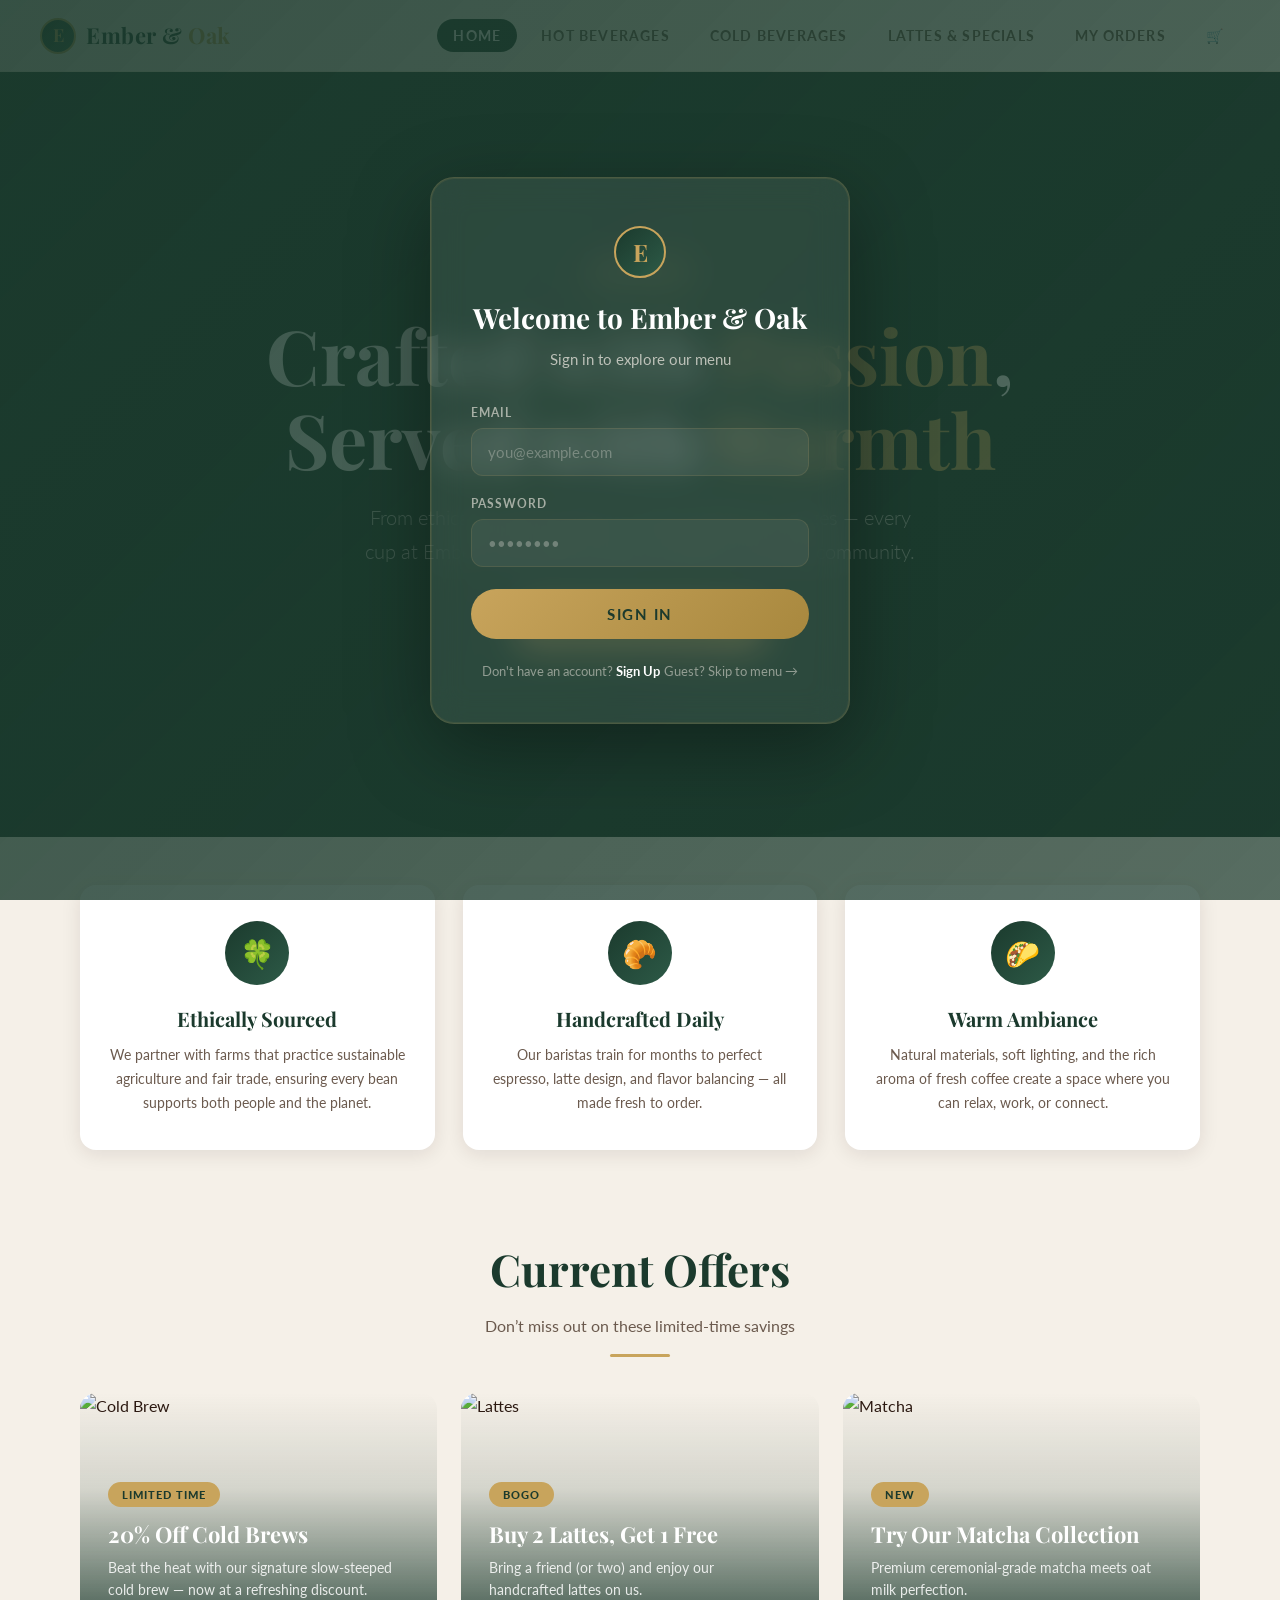
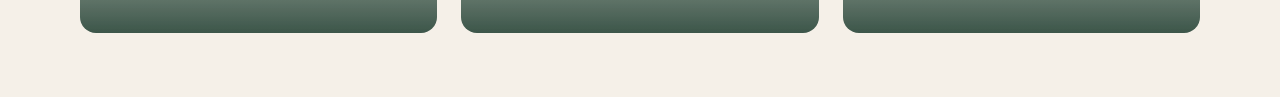
==== index.html @ 5e0b1696 "Initial commit" ====
<!DOCTYPE html>
<html lang="en">
<head>
  <meta charset="UTF-8" />
  <meta name="viewport" content="width=device-width, initial-scale=1.0" />
  <title>Ember & Oak | Premium Coffee</title>
  <link rel="preconnect" href="https://fonts.googleapis.com" />
  <link rel="preconnect" href="https://fonts.gstatic.com" crossorigin />
  <link href="https://fonts.googleapis.com/css2?family=Playfair+Display:wght@400;500;600;700&family=Lato:wght@300;400;700;900&display=swap" rel="stylesheet" />
  <script src="https://cdn.jsdelivr.net/npm/@supabase/supabase-js@2"></script>
  <link rel="stylesheet" href="css/base.css" />
  <link rel="stylesheet" href="css/nav.css" />
  <link rel="stylesheet" href="css/hero.css" />
  <link rel="stylesheet" href="css/sections.css" />
  <link rel="stylesheet" href="css/menu.css" />
  <link rel="stylesheet" href="css/cart.css" />
  <link rel="stylesheet" href="css/login.css" />
</head>
<body>

  <!-- ===== Login Overlay ===== -->
  <div id="loginOverlay" class="login-overlay">
    <div class="login-bg"></div>
    <div class="login-card">
      <div class="login-logo">E</div>
      <h1 class="login-title" id="loginTitle">Welcome to Ember &amp; Oak</h1>
      <p class="login-subtitle" id="loginSubtitle">Sign in to explore our menu</p>
      <div class="login-error" id="loginError"></div>
      <form class="login-form" onsubmit="return false;">
        <div class="login-field">
          <label for="loginEmail">Email</label>
          <input type="email" id="loginEmail" placeholder="you@example.com" autocomplete="email" />
        </div>
        <div class="login-field">
          <label for="loginPassword">Password</label>
          <input type="password" id="loginPassword" placeholder="&bull;&bull;&bull;&bull;&bull;&bull;&bull;&bull;" autocomplete="current-password" />
        </div>
        <button type="submit" class="login-btn" id="loginBtn">Sign In</button>
      </form>
      <a href="#" class="login-toggle" id="loginToggle">Don't have an account? <strong>Sign Up</strong></a>
      <a href="#" class="login-skip" id="loginSkip">Guest? Skip to menu &rarr;</a>
    </div>
  </div>

  <!-- ===== Navigation ===== -->
  <nav id="navbar">
    <div class="nav-logo" data-tab="home">
      <div class="nav-logo-icon">E</div>
      <span class="nav-logo-text">Ember &amp; <span>Oak</span></span>
    </div>
    <button class="nav-hamburger" id="hamburger" aria-label="Menu">&#9776;</button>
    <ul class="nav-links" id="navLinks">
      <li><button data-tab="home" class="active">Home</button></li>
      <li><button data-tab="hot">Hot Beverages</button></li>
      <li><button data-tab="cold">Cold Beverages</button></li>
      <li><button data-tab="lattes">Lattes &amp; Specials</button></li>
      <li><button data-tab="orders">My Orders</button></li>
      <li>
        <button class="nav-cart" data-tab="cart" aria-label="Cart">
          <span>&#128722;</span>
          <span class="cart-badge" id="cartCount">0</span>
        </button>
      </li>
      <li class="nav-user" id="navUser" style="display:none">
        <span class="nav-user-email" id="navUserEmail"></span>
        <button class="nav-signout" id="navSignOut">Sign Out</button>
      </li>
    </ul>
  </nav>

  <!-- ===== Toast ===== -->
  <div class="toast" id="toast"></div>

  <!-- ===== Main Content ===== -->
  <main>
    <div class="tabs-container">

      <!-- ============ HOME ============ -->
      <section id="home" class="tab-content active">
        <div class="hero">
          <div class="hero-bg"></div>
          <div class="hero-overlay"></div>
          <div class="hero-content">
            <div class="hero-badge">Est. 2024</div>
            <h1>Crafted with <em>Passion</em>,<br />Served with <em>Warmth</em></h1>
            <p>From ethically sourced beans to handcrafted beverages &mdash; every cup at Ember &amp; Oak tells a story of quality, care, and community.</p>
            <button class="hero-cta" data-tab="lattes">Explore Our Menu &#8594;</button>
          </div>
        </div>
        <div class="features">
          <div class="feature-card">
            <div class="feature-icon">&#127808;</div>
            <h3>Ethically Sourced</h3>
            <p>We partner with farms that practice sustainable agriculture and fair trade, ensuring every bean supports both people and the planet.</p>
          </div>
          <div class="feature-card">
            <div class="feature-icon">&#129360;</div>
            <h3>Handcrafted Daily</h3>
            <p>Our baristas train for months to perfect espresso, latte design, and flavor balancing &mdash; all made fresh to order.</p>
          </div>
          <div class="feature-card">
            <div class="feature-icon">&#127790;</div>
            <h3>Warm Ambiance</h3>
            <p>Natural materials, soft lighting, and the rich aroma of fresh coffee create a space where you can relax, work, or connect.</p>
          </div>
        </div>
        <div class="section-header">
          <h2>Current Offers</h2>
          <p>Don&rsquo;t miss out on these limited-time savings</p>
          <div class="accent-line"></div>
        </div>
        <div class="promos">
          <div class="promo-card">
            <img src="https://images.unsplash.com/photo-1461023058943-07fcbe16d735?w=600&h=400&fit=crop" alt="Cold Brew" loading="lazy" />
            <div class="promo-overlay"></div>
            <div class="promo-content">
              <span class="promo-tag">Limited Time</span>
              <h3>20% Off Cold Brews</h3>
              <p>Beat the heat with our signature slow-steeped cold brew &mdash; now at a refreshing discount.</p>
            </div>
          </div>
          <div class="promo-card">
            <img src="https://images.unsplash.com/photo-1572442388796-11668a67e53d?w=600&h=400&fit=crop" alt="Lattes" loading="lazy" />
            <div class="promo-overlay"></div>
            <div class="promo-content">
              <span class="promo-tag">BOGO</span>
              <h3>Buy 2 Lattes, Get 1 Free</h3>
              <p>Bring a friend (or two) and enjoy our handcrafted lattes on us.</p>
            </div>
          </div>
          <div class="promo-card">
            <img src="https://images.unsplash.com/photo-1536256263959-770b48d82b0a?w=600&h=400&fit=crop" alt="Matcha" loading="lazy" />
            <div class="promo-overlay"></div>
            <div class="promo-content">
              <span class="promo-tag">New</span>
              <h3>Try Our Matcha Collection</h3>
              <p>Premium ceremonial-grade matcha meets oat milk perfection.</p>
            </div>
          </div>
        </div>
      </section>

      <!-- ============ HOT BEVERAGES ============ -->
      <section id="hot" class="tab-content">
        <div class="section-header">
          <h2>Hot Beverages</h2>
          <p>Warm your hands and your soul with our classic hot drinks</p>
          <div class="accent-line"></div>
        </div>
        <div class="menu-grid" id="hotGrid"></div>
      </section>

      <!-- ============ COLD BEVERAGES ============ -->
      <section id="cold" class="tab-content">
        <div class="section-header">
          <h2>Cold Beverages</h2>
          <p>Chilled, refreshing, and crafted to cool you down</p>
          <div class="accent-line"></div>
        </div>
        <div class="menu-grid" id="coldGrid"></div>
      </section>

      <!-- ============ LATTES & SPECIALS ============ -->
      <section id="lattes" class="tab-content">
        <div class="section-header">
          <h2>Lattes &amp; Specials</h2>
          <p>Our baristas&rsquo; favorite creations, from classic comforts to seasonal delights</p>
          <div class="accent-line"></div>
        </div>
        <div class="menu-grid" id="lattesGrid"></div>
      </section>

      <!-- ============ CART ============ -->
      <section id="cart" class="tab-content">
        <div class="section-header">
          <h2>Your Cart</h2>
          <p>Review and adjust your order before checkout</p>
          <div class="accent-line"></div>
        </div>
        <div class="cart-container" id="cartContainer"></div>
      </section>

      <!-- ============ MY ORDERS ============ -->
      <section id="orders" class="tab-content">
        <div class="section-header">
          <h2>My Orders</h2>
          <p>View your past orders and their status</p>
          <div class="accent-line"></div>
        </div>
        <div class="orders-container" id="ordersContainer"></div>
      </section>

    </div>
  </main>

  <script src="js/supabase.js"></script>
  <script src="js/shop.js"></script>
  <script src="js/app.js"></script>
</body>
</html>
---- css/base.css ----
*, *::before, *::after { margin: 0; padding: 0; box-sizing: border-box; }

:root {
  --green-deep: #1B3A2D;
  --green-mid: #2D5A47;
  --green-light: #3D7A5E;
  --cream: #F5F0E8;
  --cream-dark: #EDE5D8;
  --brown-deep: #3E2415;
  --brown-mid: #6B3F2B;
  --brown-light: #8B6B4A;
  --gold: #C8A45C;
  --gold-dark: #A8883E;
  --gold-light: #E0C88A;
  --text: #2C1810;
  --text-light: #6B5A4E;
  --white: #FFFFFF;
  --shadow: rgba(44, 24, 16, 0.1);
  --shadow-hover: rgba(44, 24, 16, 0.18);
  --radius: 16px;
  --radius-sm: 10px;
  --font-serif: 'Playfair Display', Georgia, serif;
  --font-sans: 'Lato', 'Segoe UI', sans-serif;
  --nav-height: 72px;
  --transition: 0.4s cubic-bezier(0.25, 0.46, 0.45, 0.94);
}

html { scroll-behavior: smooth; }

body {
  font-family: var(--font-sans);
  background: var(--cream);
  color: var(--text);
  line-height: 1.6;
  -webkit-font-smoothing: antialiased;
}

main {
  margin-top: var(--nav-height);
  min-height: calc(100vh - var(--nav-height));
}

.tabs-container { position: relative; }

.tab-content {
  display: none;
  animation: none;
}

.tab-content.active {
  display: block;
  animation: tabEnter 0.5s ease forwards;
}

@keyframes tabEnter {
  from { opacity: 0; transform: translateY(16px); }
  to   { opacity: 1; transform: translateY(0); }
}

.toast {
  position: fixed;
  bottom: 32px;
  right: 32px;
  background: var(--green-deep);
  color: var(--white);
  padding: 14px 24px;
  border-radius: var(--radius-sm);
  font-size: 14px;
  font-weight: 700;
  box-shadow: 0 8px 32px rgba(27, 58, 45, 0.3);
  transform: translateY(100px);
  opacity: 0;
  transition: all 0.5s cubic-bezier(0.34, 1.56, 0.64, 1);
  z-index: 9999;
  display: flex;
  align-items: center;
  gap: 10px;
  pointer-events: none;
}

.toast.show {
  transform: translateY(0);
  opacity: 1;
}

@media (max-width: 768px) {
  nav { padding: 0 20px; }

  .nav-links {
    position: fixed;
    top: var(--nav-height);
    left: 0; right: 0;
    background: rgba(245, 240, 232, 0.98);
    backdrop-filter: blur(20px);
    flex-direction: column;
    padding: 20px;
    gap: 4px;
    border-bottom: 1px solid rgba(200, 164, 92, 0.15);
    transform: translateY(-110%);
    opacity: 0;
    transition: all 0.4s ease;
    pointer-events: none;
  }

  .nav-links.open {
    transform: translateY(0);
    opacity: 1;
    pointer-events: auto;
  }

  .nav-links li button {
    width: 100%;
    text-align: center;
    padding: 12px;
  }

  .nav-hamburger { display: block; }

  .hero { height: 70vh; min-height: 440px; }

  .features { padding: 32px 20px 12px; gap: 20px; }
  .promos { padding: 16px 20px 48px; }
  .menu-grid { padding: 24px 20px 60px; gap: 20px; }
  .cart-container { padding: 24px 16px 60px; }
  .menu-grid { grid-template-columns: 1fr; }

  .toast {
    left: 16px; right: 16px; bottom: 16px;
    text-align: center;
    justify-content: center;
  }
}

@media (max-width: 480px) {
  nav { height: 60px; padding: 0 14px; }
  .nav-logo-text { font-size: 18px; }
  .nav-logo-icon { width: 30px; height: 30px; font-size: 14px; }
  main { margin-top: 60px; }
  .hero { min-height: 380px; }
  .hero h1 { font-size: 32px; }
  .section-header { padding: 40px 16px 8px; }
  .menu-card-img { height: 160px; }
  .menu-card-body { padding: 16px 18px 20px; }
}
---- css/nav.css ----
nav {
  position: fixed;
  top: 0; left: 0; right: 0;
  height: var(--nav-height);
  background: rgba(245, 240, 232, 0.92);
  backdrop-filter: blur(20px);
  -webkit-backdrop-filter: blur(20px);
  border-bottom: 1px solid rgba(200, 164, 92, 0.15);
  z-index: 1000;
  display: flex;
  align-items: center;
  justify-content: space-between;
  padding: 0 40px;
  transition: box-shadow var(--transition);
}

nav.scrolled { box-shadow: 0 4px 30px rgba(44, 24, 16, 0.08); }

.nav-logo {
  display: flex;
  align-items: center;
  gap: 10px;
  text-decoration: none;
  cursor: pointer;
}

.nav-logo-icon {
  width: 36px;
  height: 36px;
  background: linear-gradient(135deg, var(--green-deep), var(--green-mid));
  border-radius: 50%;
  display: flex;
  align-items: center;
  justify-content: center;
  color: var(--gold);
  font-size: 18px;
  font-family: var(--font-serif);
  font-weight: 700;
  border: 2px solid var(--gold);
}

.nav-logo-text {
  font-family: var(--font-serif);
  font-size: 22px;
  font-weight: 700;
  color: var(--green-deep);
  letter-spacing: 0.5px;
}

.nav-logo-text span { color: var(--gold); }

.nav-links {
  display: flex;
  align-items: center;
  gap: 8px;
  list-style: none;
}

.nav-links li button {
  background: none;
  border: none;
  font-family: var(--font-sans);
  font-size: 14px;
  font-weight: 700;
  text-transform: uppercase;
  letter-spacing: 1.2px;
  color: var(--text-light);
  padding: 8px 16px;
  border-radius: 50px;
  cursor: pointer;
  transition: all var(--transition);
  position: relative;
}

.nav-links li button:hover {
  color: var(--green-deep);
  background: rgba(45, 90, 71, 0.06);
}

.nav-links li button.active {
  color: var(--white);
  background: var(--green-deep);
}

.nav-cart {
  position: relative;
  background: none;
  border: none;
  font-size: 22px;
  color: var(--green-deep);
  cursor: pointer;
  padding: 8px 12px;
  border-radius: 50px;
  transition: all var(--transition);
  display: flex;
  align-items: center;
  gap: 6px;
}

.nav-cart:hover { background: rgba(45, 90, 71, 0.06); }

.cart-badge {
  position: absolute;
  top: 2px;
  right: 4px;
  background: var(--gold);
  color: var(--white);
  font-size: 11px;
  font-weight: 900;
  width: 20px;
  height: 20px;
  border-radius: 50%;
  display: flex;
  align-items: center;
  justify-content: center;
  transform: scale(0);
  transition: transform 0.3s cubic-bezier(0.34, 1.56, 0.64, 1);
}

.cart-badge.visible { transform: scale(1); }

.nav-hamburger {
  display: none;
  background: none;
  border: none;
  font-size: 24px;
  color: var(--green-deep);
  cursor: pointer;
  padding: 4px;
}

.nav-user {
  display: flex;
  align-items: center;
  gap: 8px;
  margin-left: 4px;
  padding-left: 12px;
  border-left: 1px solid rgba(200, 164, 92, 0.2);
}

.nav-user-email {
  font-size: 12px;
  font-weight: 700;
  color: var(--green-mid);
  white-space: nowrap;
  max-width: 140px;
  overflow: hidden;
  text-overflow: ellipsis;
}

.nav-signout {
  background: none !important;
  border: none;
  font-family: var(--font-sans);
  font-size: 11px !important;
  font-weight: 700;
  text-transform: uppercase;
  letter-spacing: 0.8px;
  color: var(--text-light) !important;
  padding: 4px 10px !important;
  border-radius: 50px;
  cursor: pointer;
  transition: all var(--transition);
}

.nav-signout:hover {
  color: #c0392b !important;
  background: rgba(192, 57, 43, 0.06) !important;
}
---- css/hero.css ----
.hero {
  position: relative;
  height: 85vh;
  min-height: 520px;
  display: flex;
  align-items: center;
  justify-content: center;
  text-align: center;
  overflow: hidden;
  background: var(--green-deep);
}

.hero-bg {
  position: absolute;
  inset: 0;
  background: url('https://images.unsplash.com/photo-1501339847302-ac426a4a7cbb?w=1600&q=85') center / cover no-repeat;
  opacity: 0.55;
  transform: scale(1.05);
  animation: heroZoom 20s ease infinite alternate;
}

@keyframes heroZoom {
  from { transform: scale(1.05); }
  to   { transform: scale(1.15); }
}

.hero-overlay {
  position: absolute;
  inset: 0;
  background: linear-gradient(to top, rgba(27, 58, 45, 0.7) 0%, rgba(27, 58, 45, 0.3) 50%, rgba(27, 58, 45, 0.6) 100%);
}

.hero-content {
  position: relative;
  z-index: 2;
  max-width: 800px;
  padding: 0 24px;
  opacity: 0;
  transform: translateY(40px);
  animation: heroContentIn 1s 0.3s ease forwards;
}

@keyframes heroContentIn {
  to { opacity: 1; transform: translateY(0); }
}

.hero-badge {
  display: inline-block;
  background: rgba(200, 164, 92, 0.2);
  border: 1px solid var(--gold);
  color: var(--gold-light);
  font-size: 12px;
  font-weight: 700;
  letter-spacing: 2px;
  text-transform: uppercase;
  padding: 6px 20px;
  border-radius: 50px;
  margin-bottom: 24px;
}

.hero h1 {
  font-family: var(--font-serif);
  font-size: clamp(42px, 7vw, 76px);
  font-weight: 700;
  color: var(--white);
  line-height: 1.1;
  margin-bottom: 20px;
}

.hero h1 em {
  font-style: normal;
  color: var(--gold);
}

.hero p {
  font-size: clamp(16px, 2vw, 20px);
  color: rgba(245, 240, 232, 0.8);
  font-weight: 300;
  max-width: 560px;
  margin: 0 auto 36px;
  line-height: 1.7;
}

.hero-cta {
  display: inline-flex;
  align-items: center;
  gap: 10px;
  background: var(--gold);
  color: var(--green-deep);
  font-family: var(--font-sans);
  font-size: 14px;
  font-weight: 700;
  text-transform: uppercase;
  letter-spacing: 1.5px;
  border: none;
  padding: 16px 36px;
  border-radius: 50px;
  cursor: pointer;
  transition: all var(--transition);
}

.hero-cta:hover {
  background: var(--gold-light);
  transform: translateY(-2px);
  box-shadow: 0 12px 32px rgba(200, 164, 92, 0.3);
}
---- css/sections.css ----
.section-header {
  text-align: center;
  padding: 64px 24px 12px;
}

.section-header h2 {
  font-family: var(--font-serif);
  font-size: clamp(32px, 4vw, 44px);
  color: var(--green-deep);
  margin-bottom: 8px;
}

.section-header p {
  color: var(--text-light);
  font-size: 16px;
  max-width: 500px;
  margin: 0 auto;
}

.section-header .accent-line {
  width: 60px;
  height: 3px;
  background: var(--gold);
  margin: 16px auto 0;
  border-radius: 4px;
}

.features {
  display: grid;
  grid-template-columns: repeat(auto-fit, minmax(260px, 1fr));
  gap: 28px;
  padding: 48px 40px 20px;
  max-width: 1200px;
  margin: 0 auto;
}

.feature-card {
  background: var(--white);
  border-radius: var(--radius);
  padding: 36px 28px;
  text-align: center;
  box-shadow: 0 4px 20px var(--shadow);
  transition: all var(--transition);
  cursor: default;
}

.feature-card:hover {
  transform: translateY(-6px);
  box-shadow: 0 12px 40px var(--shadow-hover);
}

.feature-icon {
  width: 64px;
  height: 64px;
  border-radius: 50%;
  background: linear-gradient(135deg, var(--green-deep), var(--green-mid));
  display: flex;
  align-items: center;
  justify-content: center;
  margin: 0 auto 18px;
  font-size: 28px;
}

.feature-card h3 {
  font-family: var(--font-serif);
  font-size: 20px;
  color: var(--green-deep);
  margin-bottom: 8px;
}

.feature-card p {
  font-size: 14px;
  color: var(--text-light);
  line-height: 1.7;
}

.promos {
  display: grid;
  grid-template-columns: repeat(auto-fit, minmax(300px, 1fr));
  gap: 24px;
  padding: 24px 40px 64px;
  max-width: 1200px;
  margin: 0 auto;
}

.promo-card {
  position: relative;
  border-radius: var(--radius);
  overflow: hidden;
  height: 240px;
  display: flex;
  align-items: flex-end;
  cursor: pointer;
  transition: all var(--transition);
}

.promo-card:hover {
  transform: translateY(-4px);
  box-shadow: 0 16px 48px var(--shadow-hover);
}

.promo-card img {
  position: absolute;
  inset: 0;
  width: 100%;
  height: 100%;
  object-fit: cover;
  transition: transform 0.6s ease;
}

.promo-card:hover img { transform: scale(1.08); }

.promo-overlay {
  position: absolute;
  inset: 0;
  background: linear-gradient(to top, rgba(27, 58, 45, 0.85) 0%, rgba(27, 58, 45, 0.15) 60%, transparent 100%);
}

.promo-content {
  position: relative;
  z-index: 2;
  padding: 32px 28px;
  color: var(--white);
}

.promo-tag {
  display: inline-block;
  background: var(--gold);
  color: var(--green-deep);
  font-size: 11px;
  font-weight: 900;
  text-transform: uppercase;
  letter-spacing: 1px;
  padding: 4px 14px;
  border-radius: 50px;
  margin-bottom: 10px;
}

.promo-content h3 {
  font-family: var(--font-serif);
  font-size: 22px;
  margin-bottom: 4px;
}

.promo-content p {
  font-size: 14px;
  opacity: 0.85;
}

.orders-container {
  max-width: 780px;
  margin: 0 auto;
  padding: 32px 24px 80px;
}

.order-card {
  background: var(--white);
  border-radius: var(--radius);
  padding: 24px 28px;
  margin-bottom: 16px;
  box-shadow: 0 4px 20px var(--shadow);
  transition: all var(--transition);
}

.order-card:hover {
  box-shadow: 0 8px 32px var(--shadow-hover);
}

.order-card-header {
  display: flex;
  justify-content: space-between;
  align-items: center;
  margin-bottom: 16px;
  padding-bottom: 12px;
  border-bottom: 1px solid var(--cream-dark);
}

.order-id {
  font-family: var(--font-serif);
  font-size: 16px;
  font-weight: 700;
  color: var(--green-deep);
  display: block;
}

.order-date {
  font-size: 12px;
  color: var(--text-light);
}

.order-status {
  font-size: 11px;
  font-weight: 900;
  text-transform: uppercase;
  letter-spacing: 0.8px;
  padding: 4px 14px;
  border-radius: 50px;
  background: var(--cream-dark);
  color: var(--text-light);
}

.order-status.pending {
  background: rgba(200, 164, 92, 0.15);
  color: var(--gold-dark);
}

.order-status.completed {
  background: rgba(45, 90, 71, 0.1);
  color: var(--green-mid);
}

.order-card-items {
  display: flex;
  flex-direction: column;
  gap: 8px;
  margin-bottom: 14px;
}

.order-item {
  display: flex;
  justify-content: space-between;
  font-size: 14px;
}

.order-item-name {
  color: var(--text);
}

.order-item-price {
  color: var(--gold-dark);
  font-weight: 700;
}

.order-card-total {
  text-align: right;
  font-size: 18px;
  font-weight: 700;
  color: var(--green-deep);
  padding-top: 12px;
  border-top: 1.5px solid var(--cream-dark);
}
---- css/menu.css ----
.menu-grid {
  display: grid;
  grid-template-columns: repeat(auto-fill, minmax(280px, 1fr));
  gap: 28px;
  padding: 40px 40px 80px;
  max-width: 1280px;
  margin: 0 auto;
}

.menu-card {
  background: var(--white);
  border-radius: var(--radius);
  overflow: hidden;
  box-shadow: 0 4px 20px var(--shadow);
  transition: all var(--transition);
  display: flex;
  flex-direction: column;
}

.menu-card:hover {
  transform: translateY(-6px);
  box-shadow: 0 12px 40px var(--shadow-hover);
}

.menu-card-img {
  width: 100%;
  height: 200px;
  object-fit: cover;
  display: block;
}

.menu-card-body {
  padding: 22px 24px 24px;
  flex: 1;
  display: flex;
  flex-direction: column;
}

.menu-card-header {
  display: flex;
  justify-content: space-between;
  align-items: flex-start;
  margin-bottom: 6px;
  gap: 12px;
}

.menu-card-header h3 {
  font-family: var(--font-serif);
  font-size: 20px;
  color: var(--green-deep);
  line-height: 1.3;
}

.menu-card-header .price {
  font-size: 18px;
  font-weight: 700;
  color: var(--gold-dark);
  white-space: nowrap;
}

.menu-card-desc {
  font-size: 14px;
  color: var(--text-light);
  line-height: 1.6;
  margin-bottom: 18px;
  flex: 1;
}

.menu-card-footer {
  display: flex;
  align-items: center;
  justify-content: space-between;
  gap: 12px;
}

.discount-badge {
  background: linear-gradient(135deg, var(--gold), var(--gold-dark));
  color: var(--white);
  font-size: 10px;
  font-weight: 900;
  text-transform: uppercase;
  letter-spacing: 0.8px;
  padding: 4px 12px;
  border-radius: 50px;
  white-space: nowrap;
}

.add-to-cart {
  display: inline-flex;
  align-items: center;
  gap: 6px;
  background: var(--green-deep);
  color: var(--white);
  font-family: var(--font-sans);
  font-size: 13px;
  font-weight: 700;
  text-transform: uppercase;
  letter-spacing: 0.8px;
  border: none;
  padding: 10px 20px;
  border-radius: 50px;
  cursor: pointer;
  transition: all var(--transition);
  position: relative;
  overflow: hidden;
  margin-left: auto;
}

.add-to-cart:hover { background: var(--green-mid); transform: translateY(-1px); }

.add-to-cart:active { transform: scale(0.96); }

.add-to-cart .ripple {
  position: absolute;
  border-radius: 50%;
  background: rgba(255, 255, 255, 0.3);
  transform: scale(0);
  animation: rippleAnim 0.6s ease-out;
  pointer-events: none;
}

@keyframes rippleAnim {
  to { transform: scale(4); opacity: 0; }
}

.add-to-cart.pulse {
  animation: btnPulse 0.4s ease;
}

@keyframes btnPulse {
  0%   { transform: scale(1); }
  50%  { transform: scale(1.08); }
  100% { transform: scale(1); }
}
---- css/cart.css ----
#cart { min-height: 60vh; }

.cart-container {
  max-width: 780px;
  margin: 0 auto;
  padding: 32px 24px 80px;
}

.cart-empty {
  text-align: center;
  padding: 80px 24px;
}

.cart-empty-icon {
  font-size: 72px;
  margin-bottom: 16px;
  display: block;
  opacity: 0.4;
}

.cart-empty h3 {
  font-family: var(--font-serif);
  font-size: 26px;
  color: var(--green-deep);
  margin-bottom: 8px;
}

.cart-empty p {
  color: var(--text-light);
  margin-bottom: 28px;
}

.cart-empty button {
  background: var(--gold);
  color: var(--green-deep);
  font-family: var(--font-sans);
  font-size: 14px;
  font-weight: 700;
  text-transform: uppercase;
  letter-spacing: 1px;
  border: none;
  padding: 14px 32px;
  border-radius: 50px;
  cursor: pointer;
  transition: all var(--transition);
}

.cart-empty button:hover {
  background: var(--gold-light);
  transform: translateY(-2px);
}

.cart-item {
  display: flex;
  align-items: center;
  gap: 18px;
  background: var(--white);
  border-radius: var(--radius-sm);
  padding: 16px 20px;
  margin-bottom: 12px;
  box-shadow: 0 2px 12px var(--shadow);
  transition: all var(--transition);
}

.cart-item:hover { box-shadow: 0 4px 20px var(--shadow-hover); }

.cart-item-img {
  width: 64px;
  height: 64px;
  border-radius: var(--radius-sm);
  object-fit: cover;
  flex-shrink: 0;
}

.cart-item-info { flex: 1; min-width: 0; }

.cart-item-info h4 {
  font-family: var(--font-serif);
  font-size: 16px;
  color: var(--green-deep);
}

.cart-item-info .cart-item-price {
  font-size: 14px;
  color: var(--gold-dark);
  font-weight: 700;
}

.cart-item-qty {
  display: flex;
  align-items: center;
  gap: 8px;
}

.cart-item-qty button {
  width: 32px;
  height: 32px;
  border-radius: 50%;
  border: 1.5px solid var(--cream-dark);
  background: var(--white);
  font-size: 16px;
  font-weight: 700;
  color: var(--green-deep);
  cursor: pointer;
  display: flex;
  align-items: center;
  justify-content: center;
  transition: all 0.2s;
}

.cart-item-qty button:hover {
  background: var(--green-deep);
  color: var(--white);
  border-color: var(--green-deep);
}

.cart-item-qty span {
  font-weight: 700;
  font-size: 16px;
  min-width: 24px;
  text-align: center;
}

.cart-item-remove {
  background: none;
  border: none;
  font-size: 18px;
  color: var(--text-light);
  cursor: pointer;
  padding: 4px 8px;
  transition: color 0.2s;
  opacity: 0.5;
}

.cart-item-remove:hover { color: #c0392b; opacity: 1; }

.cart-summary {
  margin-top: 28px;
  background: var(--white);
  border-radius: var(--radius);
  padding: 28px 32px;
  box-shadow: 0 4px 20px var(--shadow);
}

.cart-summary-row {
  display: flex;
  justify-content: space-between;
  font-size: 15px;
  padding: 6px 0;
  color: var(--text-light);
}

.cart-summary-row.total {
  font-size: 20px;
  font-weight: 700;
  color: var(--green-deep);
  border-top: 1.5px solid var(--cream-dark);
  padding-top: 14px;
  margin-top: 10px;
}

.cart-checkout {
  width: 100%;
  background: var(--gold);
  color: var(--green-deep);
  font-family: var(--font-sans);
  font-size: 15px;
  font-weight: 700;
  text-transform: uppercase;
  letter-spacing: 1.5px;
  border: none;
  padding: 16px;
  border-radius: 50px;
  cursor: pointer;
  margin-top: 20px;
  transition: all var(--transition);
}

.cart-checkout:hover {
  background: var(--gold-light);
  transform: translateY(-2px);
  box-shadow: 0 8px 24px rgba(200, 164, 92, 0.3);
}
---- css/login.css ----
.login-overlay {
  position: fixed;
  inset: 0;
  z-index: 2000;
  display: flex;
  align-items: center;
  justify-content: center;
  transition: opacity 0.5s ease, transform 0.5s ease;
}

.login-overlay.hidden {
  opacity: 0;
  transform: scale(1.04);
  pointer-events: none;
}

.login-bg {
  position: absolute;
  inset: 0;
  background: url('https://images.unsplash.com/photo-1501339847302-ac426a4a7cbb?w=1600&q=85') center / cover no-repeat;
}

.login-bg::after {
  content: '';
  position: absolute;
  inset: 0;
  background: linear-gradient(135deg, rgba(27, 58, 45, 0.88) 0%, rgba(27, 58, 45, 0.72) 100%);
}

.login-card {
  position: relative;
  width: 420px;
  max-width: 90vw;
  padding: 48px 40px 40px;
  background: rgba(255, 255, 255, 0.08);
  backdrop-filter: blur(16px);
  -webkit-backdrop-filter: blur(16px);
  border: 1px solid rgba(200, 164, 92, 0.2);
  border-radius: 24px;
  box-shadow: 0 24px 80px rgba(0, 0, 0, 0.35), 0 0 0 1px rgba(200, 164, 92, 0.1) inset;
  text-align: center;
  animation: cardIn 0.7s 0.2s ease both;
}

@keyframes cardIn {
  from { opacity: 0; transform: translateY(24px) scale(0.96); }
  to   { opacity: 1; transform: translateY(0) scale(1); }
}

.login-logo {
  width: 52px;
  height: 52px;
  margin: 0 auto 18px;
  background: linear-gradient(135deg, var(--green-deep), var(--green-mid));
  border-radius: 50%;
  display: flex;
  align-items: center;
  justify-content: center;
  color: var(--gold);
  font-family: var(--font-serif);
  font-size: 24px;
  font-weight: 700;
  border: 2px solid var(--gold);
}

.login-title {
  font-family: var(--font-serif);
  font-size: 28px;
  font-weight: 700;
  color: var(--white);
  margin-bottom: 6px;
}

.login-subtitle {
  font-size: 15px;
  color: rgba(245, 240, 232, 0.7);
  margin-bottom: 32px;
}

.login-form {
  display: flex;
  flex-direction: column;
  gap: 18px;
}

.login-field {
  text-align: left;
}

.login-field label {
  display: block;
  font-size: 12px;
  font-weight: 700;
  text-transform: uppercase;
  letter-spacing: 1px;
  color: rgba(245, 240, 232, 0.6);
  margin-bottom: 6px;
}

.login-field input {
  width: 100%;
  padding: 14px 16px;
  background: rgba(255, 255, 255, 0.06);
  border: 1px solid rgba(200, 164, 92, 0.15);
  border-radius: 12px;
  font-family: var(--font-sans);
  font-size: 15px;
  color: var(--white);
  outline: none;
  transition: border-color 0.3s ease, box-shadow 0.3s ease;
}

.login-field input::placeholder {
  color: rgba(245, 240, 232, 0.3);
}

.login-field input:focus {
  border-color: var(--gold);
  box-shadow: 0 0 0 3px rgba(200, 164, 92, 0.15);
}

.login-btn {
  width: 100%;
  padding: 16px;
  background: linear-gradient(135deg, var(--gold), var(--gold-dark));
  color: var(--green-deep);
  font-family: var(--font-sans);
  font-size: 15px;
  font-weight: 700;
  text-transform: uppercase;
  letter-spacing: 1.5px;
  border: none;
  border-radius: 50px;
  cursor: pointer;
  transition: all 0.3s ease;
  margin-top: 4px;
}

.login-btn:hover {
  transform: translateY(-2px);
  box-shadow: 0 12px 32px rgba(200, 164, 92, 0.3);
}

.login-btn:active {
  transform: scale(0.97);
}

.login-skip {
  display: inline-block;
  margin-top: 22px;
  font-size: 13px;
  color: rgba(245, 240, 232, 0.5);
  text-decoration: none;
  transition: color 0.3s ease;
}

.login-skip:hover {
  color: var(--gold-light);
}

.login-toggle {
  display: inline-block;
  margin-top: 18px;
  font-size: 13px;
  color: rgba(245, 240, 232, 0.5);
  text-decoration: none;
  transition: color 0.3s ease;
}

.login-toggle:hover {
  color: var(--gold-light);
}

.login-toggle strong {
  color: var(--white);
  font-weight: 700;
}

.login-error {
  display: none;
  background: rgba(192, 57, 43, 0.15);
  border: 1px solid rgba(192, 57, 43, 0.3);
  color: #e74c3c;
  font-size: 13px;
  padding: 10px 16px;
  border-radius: 10px;
  margin-bottom: 16px;
  text-align: left;
}

.login-btn:disabled {
  opacity: 0.6;
  cursor: not-allowed;
  transform: none !important;
  box-shadow: none !important;
}

@media (max-width: 480px) {
  .login-card {
    padding: 36px 24px 32px;
    border-radius: 18px;
  }

  .login-title {
    font-size: 24px;
  }
}
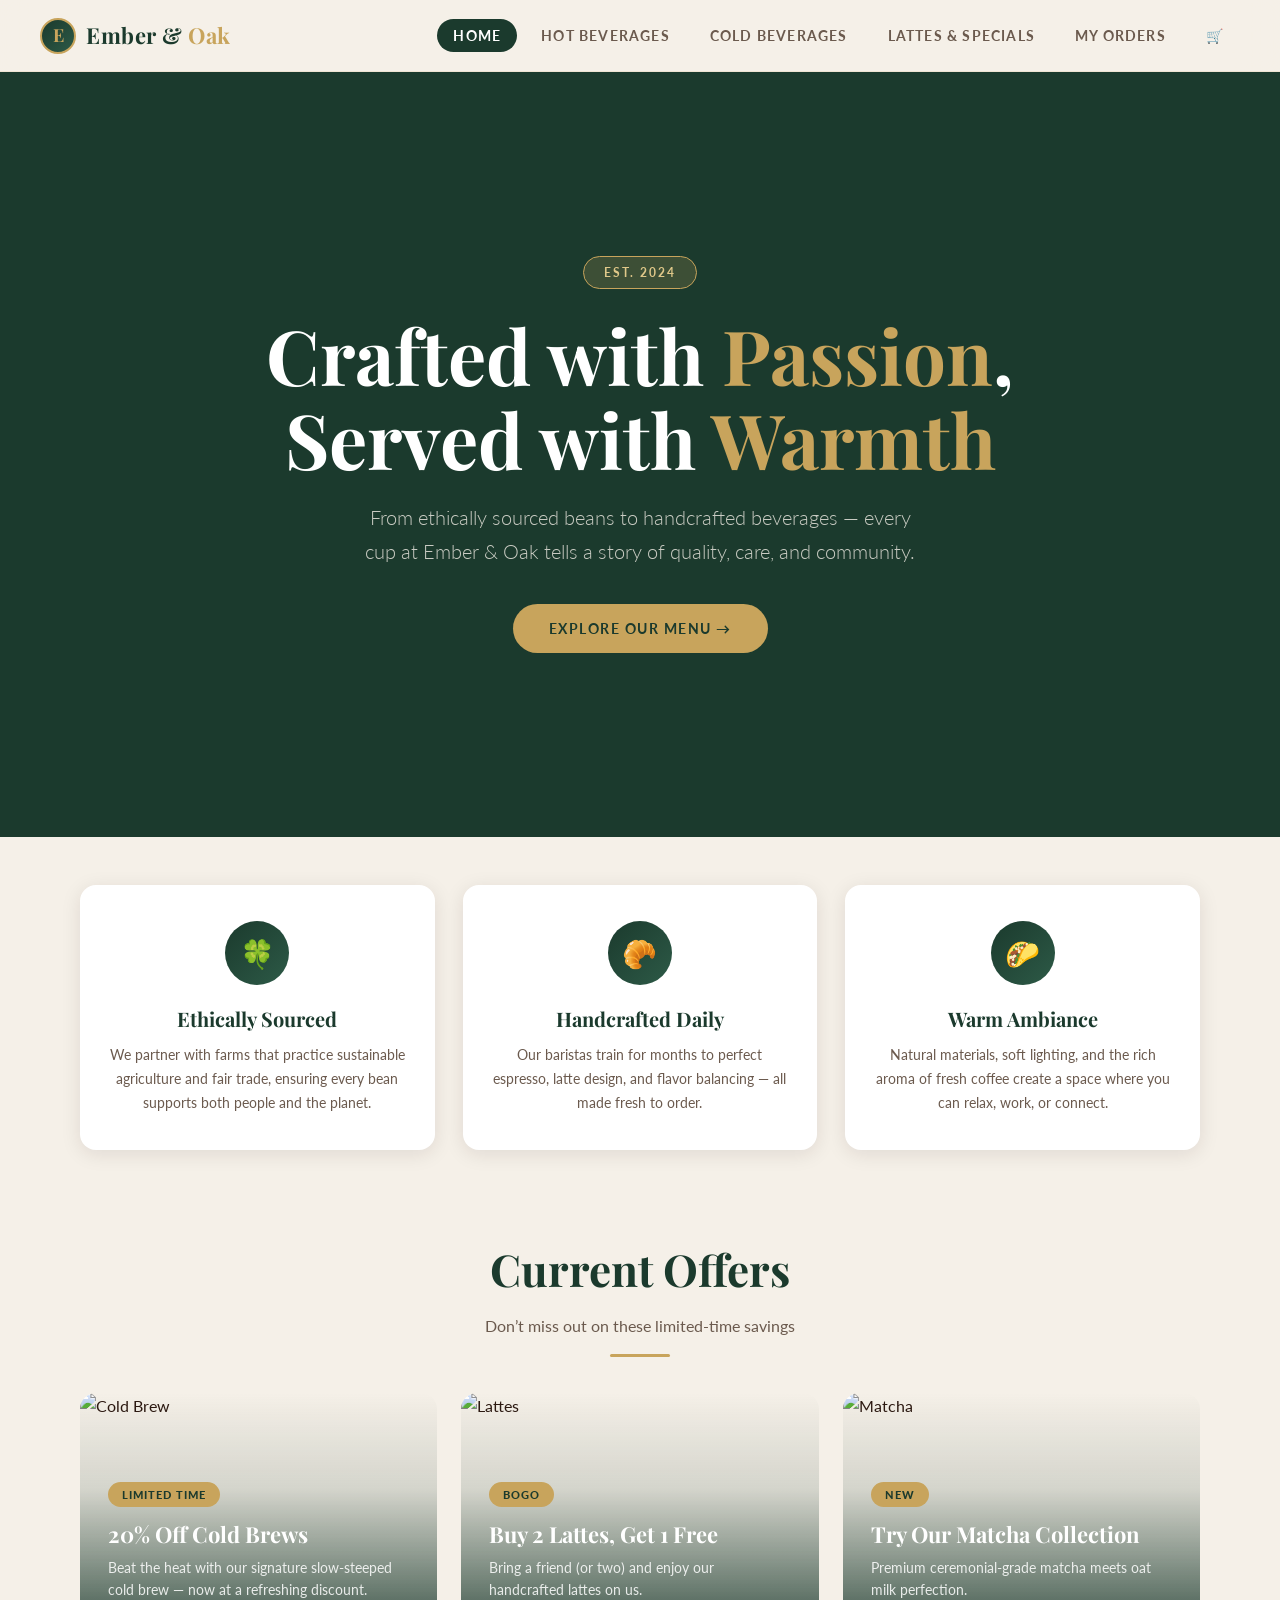
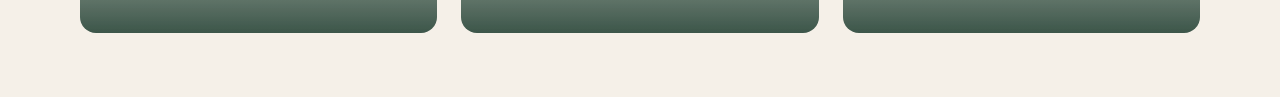
==== commit d0c11c56: "Fix user deletion via SQL RPC + server-side getUser validation + flash fix" ====
--- a/index.html
+++ b/index.html
@@ -19,7 +19,7 @@
 <body>
 
   <!-- ===== Login Overlay ===== -->
-  <div id="loginOverlay" class="login-overlay">
+  <div id="loginOverlay" class="login-overlay loading">
     <div class="login-bg"></div>
     <div class="login-card">
       <div class="login-logo">E</div>
--- a/css/login.css
+++ b/css/login.css
@@ -6,6 +6,11 @@
   align-items: center;
   justify-content: center;
   transition: opacity 0.5s ease, transform 0.5s ease;
+}
+
+.login-overlay.loading {
+  opacity: 0;
+  pointer-events: none;
 }
 
 .login-overlay.hidden {
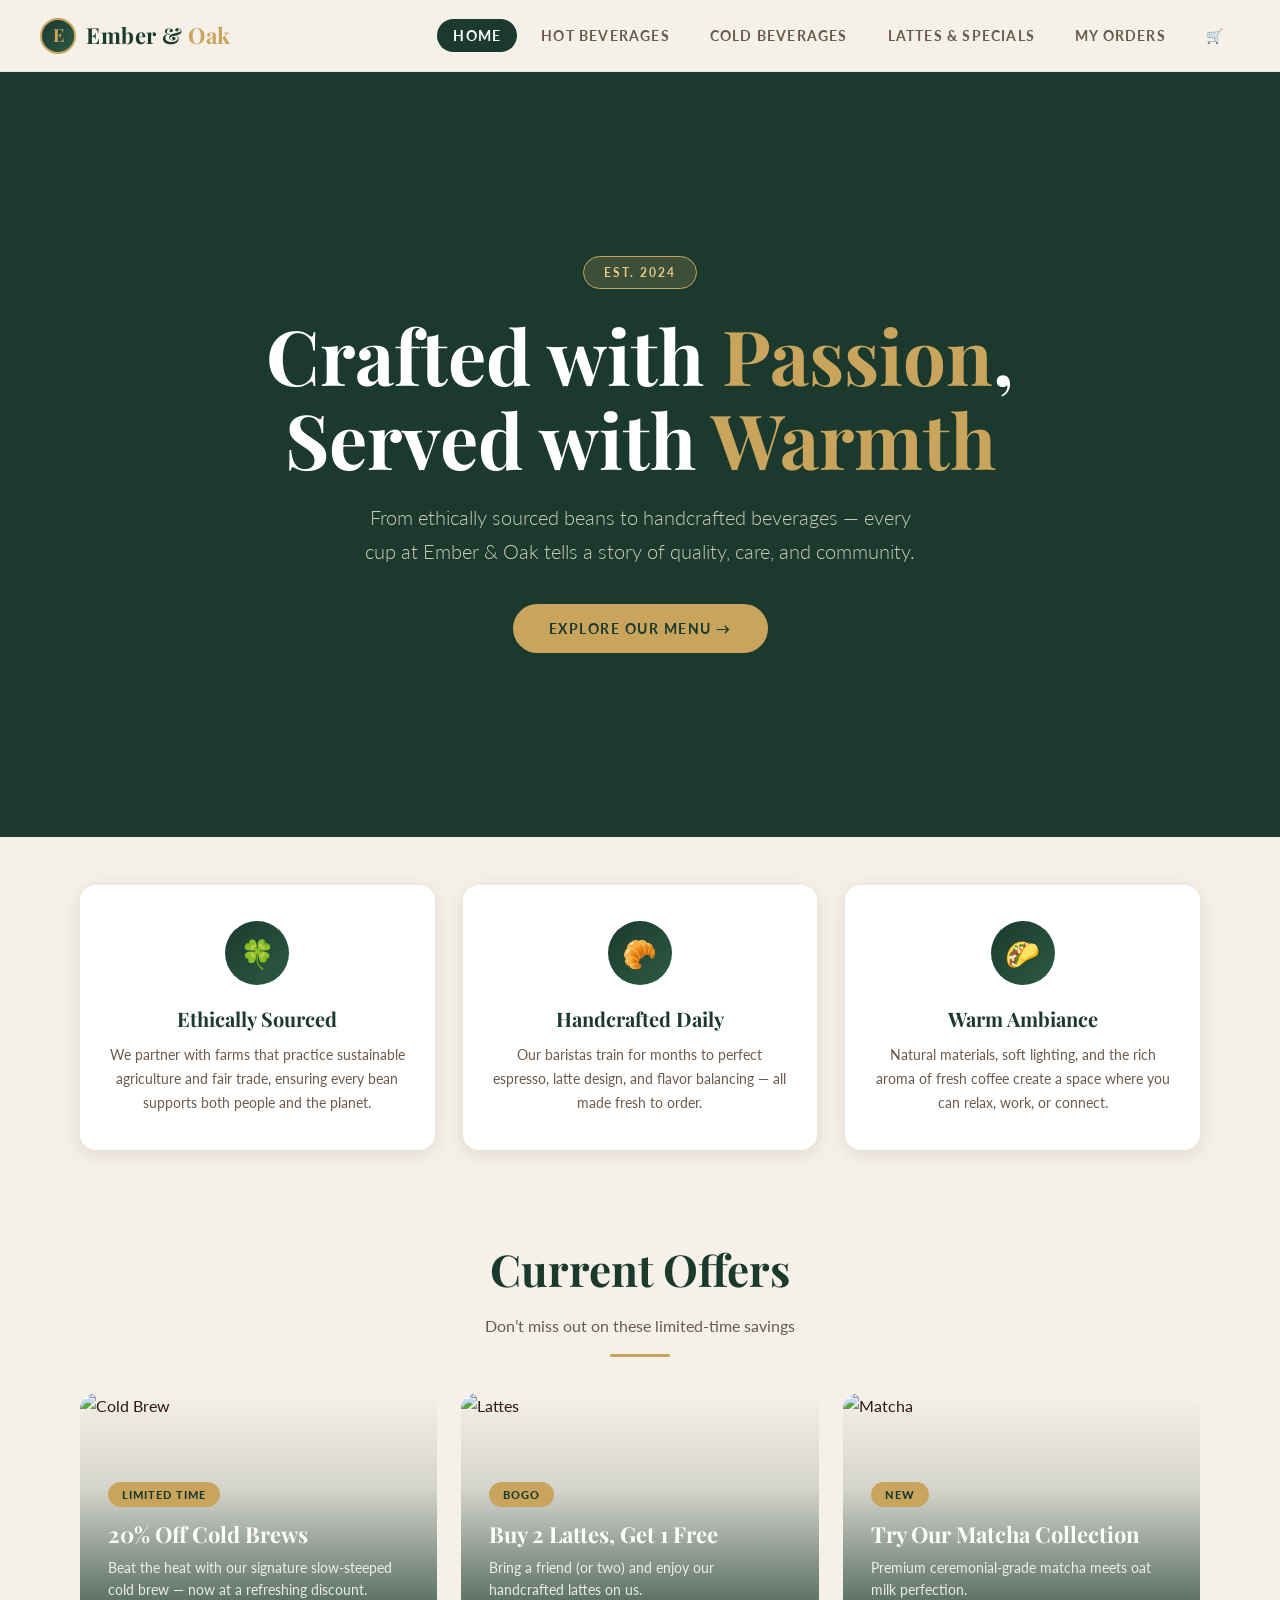
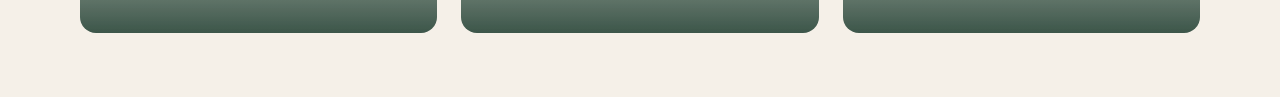
==== commit cbdf6eac: "fix: code review - duplicate listeners, auto-advance race, timer leaks, CSS dupes, image fallbacks, " ====
--- a/index.html
+++ b/index.html
@@ -15,6 +15,7 @@
   <link rel="stylesheet" href="css/menu.css" />
   <link rel="stylesheet" href="css/cart.css" />
   <link rel="stylesheet" href="css/login.css" />
+  <link rel="stylesheet" href="css/status-flow.css" />
 </head>
 <body>
 
@@ -35,10 +36,10 @@
           <label for="loginPassword">Password</label>
           <input type="password" id="loginPassword" placeholder="&bull;&bull;&bull;&bull;&bull;&bull;&bull;&bull;" autocomplete="current-password" />
         </div>
-        <button type="submit" class="login-btn" id="loginBtn">Sign In</button>
+        <button type="button" class="login-btn" id="loginBtn">Sign In</button>
       </form>
-      <a href="#" class="login-toggle" id="loginToggle">Don't have an account? <strong>Sign Up</strong></a>
-      <a href="#" class="login-skip" id="loginSkip">Guest? Skip to menu &rarr;</a>
+      <button type="button" class="login-toggle" id="loginToggle">Don't have an account? <strong>Sign Up</strong></button>
+      <button type="button" class="login-skip" id="loginSkip">Guest? Skip to menu &rarr;</button>
     </div>
   </div>
 
@@ -193,6 +194,15 @@
     </div>
   </main>
 
+  <div id="mobileTabStrip" class="mobile-tab-strip">
+    <button class="mts-tab active" data-tab="home">Home</button>
+    <button class="mts-tab" data-tab="hot">Hot</button>
+    <button class="mts-tab" data-tab="cold">Cold</button>
+    <button class="mts-tab" data-tab="lattes">Lattes</button>
+    <button class="mts-tab" data-tab="orders">Orders</button>
+    <button class="mts-tab" data-tab="cart">Cart<span class="cart-badge-strip" id="cartCountStrip">0</span></button>
+  </div>
+
   <script src="js/supabase.js"></script>
   <script src="js/shop.js"></script>
   <script src="js/app.js"></script>
--- a/css/base.css
+++ b/css/base.css
@@ -142,3 +142,120 @@
   .menu-card-img { height: 160px; }
   .menu-card-body { padding: 16px 18px 20px; }
 }
+
+/* ===== Mobile Tab Strip ===== */
+.mobile-tab-strip {
+  display: none;
+  position: sticky;
+  top: var(--nav-height);
+  z-index: 500;
+  background: rgba(245, 240, 232, 0.97);
+  backdrop-filter: blur(10px);
+  -webkit-backdrop-filter: blur(10px);
+  border-bottom: 1px solid rgba(200, 164, 92, 0.1);
+  overflow-x: auto;
+  overflow-y: hidden;
+  -webkit-overflow-scrolling: touch;
+  scrollbar-width: none;
+  padding: 0 4px;
+  align-items: stretch;
+}
+
+.mobile-tab-strip::-webkit-scrollbar {
+  display: none;
+}
+
+.mts-tab {
+  display: inline-flex;
+  align-items: center;
+  gap: 4px;
+  background: none;
+  border: none;
+  font-family: var(--font-sans);
+  font-size: 13px;
+  font-weight: 700;
+  color: var(--text-light);
+  padding: 10px 14px;
+  cursor: pointer;
+  position: relative;
+  transition: color 0.3s ease;
+  white-space: nowrap;
+  -webkit-tap-highlight-color: transparent;
+  flex-shrink: 0;
+}
+
+.mts-tab::after {
+  content: '';
+  position: absolute;
+  bottom: 0;
+  left: 50%;
+  transform: translateX(-50%);
+  width: 0;
+  height: 3px;
+  background: var(--gold);
+  border-radius: 3px 3px 0 0;
+  transition: width 0.3s ease;
+}
+
+.mts-tab.active {
+  color: var(--green-deep);
+}
+
+.mts-tab.active::after {
+  width: 20px;
+}
+
+.mts-tab:active {
+  opacity: 0.5;
+}
+
+.cart-badge-strip {
+  display: inline-flex;
+  align-items: center;
+  justify-content: center;
+  background: var(--gold);
+  color: var(--white);
+  font-size: 9px;
+  font-weight: 900;
+  width: 16px;
+  height: 16px;
+  border-radius: 50%;
+  opacity: 0;
+  transition: opacity 0.3s ease;
+  vertical-align: middle;
+  margin-left: 3px;
+  flex-shrink: 0;
+}
+
+.cart-badge-strip.visible {
+  opacity: 1;
+}
+
+@media (max-width: 768px) {
+  .mobile-tab-strip {
+    display: flex;
+  }
+
+  .toast {
+    bottom: 16px;
+  }
+
+  #navLinks li:not(.nav-user) {
+    display: none;
+  }
+
+  main {
+    margin-top: calc(var(--nav-height) + 44px);
+  }
+}
+
+@media (max-width: 480px) {
+  .mobile-tab-strip {
+    top: 60px;
+  }
+
+  .mts-tab {
+    font-size: 12px;
+    padding: 8px 12px;
+  }
+}
--- a/css/nav.css
+++ b/css/nav.css
@@ -167,3 +167,33 @@
   color: #c0392b !important;
   background: rgba(192, 57, 43, 0.06) !important;
 }
+
+@media (max-width: 768px) {
+  .nav-user {
+    flex-direction: column;
+    align-items: center;
+    gap: 4px;
+    padding: 12px 0;
+    margin-left: 0;
+    border-left: none;
+    border-top: 1px solid rgba(200, 164, 92, 0.15);
+    width: 100%;
+  }
+  .nav-user-email {
+    max-width: none;
+    font-size: 12px;
+  }
+  .nav-signout {
+    font-size: 12px !important;
+    padding: 8px 20px !important;
+  }
+}
+
+@media (max-width: 480px) {
+  nav { padding: 0 14px; height: 60px; }
+  .nav-logo-text { font-size: 18px; }
+  .nav-logo-icon { width: 30px; height: 30px; font-size: 14px; }
+  .nav-links li button { font-size: 13px; padding: 10px; }
+  .nav-user { flex-direction: column; align-items: center; gap: 4px; padding-left: 0; border-left: none; }
+  .nav-user-email { max-width: none; font-size: 11px; }
+}
--- a/css/hero.css
+++ b/css/hero.css
@@ -104,3 +104,25 @@
   transform: translateY(-2px);
   box-shadow: 0 12px 32px rgba(200, 164, 92, 0.3);
 }
+
+@media (max-width: 768px) {
+  .hero {
+    height: 70vh;
+    min-height: 440px;
+  }
+  .hero h1 { font-size: clamp(32px, 8vw, 52px); }
+  .hero p { font-size: clamp(14px, 2.5vw, 17px); }
+  .hero-cta { padding: 14px 28px; font-size: 13px; }
+}
+
+@media (max-width: 480px) {
+  .hero {
+    height: 60vh;
+    min-height: 380px;
+  }
+  .hero-badge { font-size: 10px; padding: 4px 14px; margin-bottom: 16px; }
+  .hero h1 { font-size: clamp(26px, 9vw, 36px); }
+  .hero p { font-size: 14px; margin-bottom: 28px; }
+  .hero-content { padding: 0 16px; }
+  .hero-cta { padding: 12px 22px; font-size: 12px; }
+}
--- a/css/sections.css
+++ b/css/sections.css
@@ -239,3 +239,30 @@
   padding-top: 12px;
   border-top: 1.5px solid var(--cream-dark);
 }
+
+@media (max-width: 768px) {
+  .features { grid-template-columns: 1fr; padding: 32px 20px 12px; gap: 20px; }
+  .promos { grid-template-columns: 1fr; padding: 16px 20px 48px; }
+  .promo-card { height: 200px; }
+  .feature-card { padding: 28px 20px; }
+  .orders-container { padding: 24px 16px 60px; }
+  .order-card { padding: 20px; }
+  .section-header { padding: 48px 16px 8px; }
+  .section-header h2 { font-size: clamp(26px, 6vw, 34px); }
+}
+
+@media (max-width: 480px) {
+  .features { padding: 24px 14px 8px; gap: 16px; }
+  .promos { padding: 12px 14px 40px; gap: 16px; }
+  .promo-card { height: 180px; }
+  .promo-content { padding: 24px 20px; }
+  .promo-content h3 { font-size: 18px; }
+  .promo-content p { font-size: 12px; }
+  .orders-container { padding: 16px 12px 48px; }
+  .order-card { padding: 16px; }
+  .order-card-header { flex-direction: column; align-items: flex-start; gap: 8px; }
+  .order-card-total { font-size: 16px; }
+  .section-header { padding: 36px 14px 4px; }
+  .section-header h2 { font-size: 24px; }
+  .section-header p { font-size: 14px; }
+}
--- a/css/menu.css
+++ b/css/menu.css
@@ -27,6 +27,23 @@
   height: 200px;
   object-fit: cover;
   display: block;
+}
+
+.menu-card-img-fallback {
+  width: 100%;
+  height: 200px;
+  display: flex;
+  align-items: center;
+  justify-content: center;
+  background: linear-gradient(135deg, var(--green-deep), var(--green-mid));
+  color: var(--gold);
+  font-family: var(--font-serif);
+  font-size: 48px;
+  font-weight: 700;
+}
+
+.menu-card-img-fallback-hidden {
+  display: none;
 }
 
 .menu-card-body {
@@ -132,3 +149,19 @@
   50%  { transform: scale(1.08); }
   100% { transform: scale(1); }
 }
+
+@media (max-width: 768px) {
+  .menu-grid { grid-template-columns: repeat(auto-fill, minmax(240px, 1fr)); gap: 20px; padding: 24px 20px 60px; }
+  .menu-card-header h3 { font-size: 18px; }
+  .menu-card-body { padding: 18px 20px 20px; }
+}
+
+@media (max-width: 480px) {
+  .menu-grid { grid-template-columns: 1fr; padding: 16px 14px 48px; gap: 16px; }
+  .menu-card-img { height: 160px; }
+  .menu-card-body { padding: 14px 16px 18px; }
+  .menu-card-header h3 { font-size: 17px; }
+  .menu-card-desc { font-size: 13px; margin-bottom: 14px; }
+  .add-to-cart { padding: 8px 14px; font-size: 12px; }
+  .menu-card-header .price { font-size: 16px; }
+}
--- a/css/cart.css
+++ b/css/cart.css
@@ -182,6 +182,36 @@
   box-shadow: 0 8px 24px rgba(200, 164, 92, 0.3);
 }
 
-
-
-
+.cart-checkout:disabled {
+  opacity: 0.6;
+  cursor: not-allowed;
+  transform: none !important;
+  box-shadow: none !important;
+}
+
+@media (max-width: 768px) {
+  .cart-container { padding: 24px 16px 60px; }
+  .cart-item { gap: 12px; padding: 12px 16px; }
+  .cart-item-img { width: 52px; height: 52px; }
+  .cart-summary { padding: 20px; }
+  .cart-empty { padding: 60px 16px; }
+  .cart-empty-icon { font-size: 56px; }
+  .cart-empty h3 { font-size: 22px; }
+}
+
+@media (max-width: 480px) {
+  .cart-container { padding: 16px 12px 48px; }
+  .cart-item { flex-wrap: wrap; gap: 10px; padding: 12px; }
+  .cart-item-img { width: 44px; height: 44px; }
+  .cart-item-info h4 { font-size: 14px; }
+  .cart-item-qty button { width: 28px; height: 28px; font-size: 14px; }
+  .cart-summary { padding: 16px; }
+  .cart-summary-row { font-size: 13px; }
+  .cart-summary-row.total { font-size: 17px; }
+  .cart-checkout { font-size: 13px; padding: 14px; }
+  .cart-empty { padding: 48px 12px; }
+  .cart-empty-icon { font-size: 48px; }
+  .cart-empty h3 { font-size: 20px; }
+  .cart-empty p { font-size: 13px; }
+  .cart-empty button { padding: 12px 24px; font-size: 12px; }
+}
--- a/css/login.css
+++ b/css/login.css
@@ -155,7 +155,10 @@
   margin-top: 22px;
   font-size: 13px;
   color: rgba(245, 240, 232, 0.5);
-  text-decoration: none;
+  background: none;
+  border: none;
+  cursor: pointer;
+  font-family: var(--font-sans);
   transition: color 0.3s ease;
 }
 
@@ -168,7 +171,10 @@
   margin-top: 18px;
   font-size: 13px;
   color: rgba(245, 240, 232, 0.5);
-  text-decoration: none;
+  background: none;
+  border: none;
+  cursor: pointer;
+  font-family: var(--font-sans);
   transition: color 0.3s ease;
 }
 
@@ -200,6 +206,14 @@
   box-shadow: none !important;
 }
 
+@media (max-width: 768px) {
+  .login-card {
+    padding: 40px 28px 36px;
+  }
+  .login-title { font-size: 26px; }
+  .login-card { width: 380px; }
+}
+
 @media (max-width: 480px) {
   .login-card {
     padding: 36px 24px 32px;
--- a/css/status-flow.css
+++ b/css/status-flow.css
@@ -0,0 +1,158 @@
+.sf-flow {
+  display: flex;
+  align-items: flex-start;
+  justify-content: center;
+  width: 100%;
+  gap: 0;
+  padding: 8px 0 4px;
+}
+
+.sf-item {
+  flex: 1;
+  display: flex;
+  flex-direction: column;
+  align-items: center;
+  position: relative;
+  min-width: 0;
+}
+
+.sf-row {
+  display: flex;
+  align-items: center;
+  width: 100%;
+  position: relative;
+}
+
+.sf-circle {
+  width: 30px;
+  height: 30px;
+  border-radius: 50%;
+  display: flex;
+  align-items: center;
+  justify-content: center;
+  font-size: 12px;
+  font-weight: 900;
+  flex-shrink: 0;
+  position: relative;
+  z-index: 2;
+  transition: all 0.5s ease;
+  border: 2.5px solid var(--cream-dark);
+  background: var(--white);
+  color: var(--text-light);
+}
+
+.sf-circle.done {
+  background: var(--green-deep);
+  border-color: var(--green-deep);
+  color: var(--white);
+}
+
+.sf-circle.current {
+  border-color: var(--gold);
+  background: var(--white);
+  color: var(--gold-dark);
+  animation: sfPulse 1.6s ease-in-out infinite;
+  box-shadow: 0 0 0 4px rgba(200, 164, 92, 0.2);
+}
+
+.sf-circle.done.current {
+  background: var(--green-deep);
+  border-color: var(--green-deep);
+  color: var(--white);
+  animation: none;
+  box-shadow: none;
+}
+
+.sf-circle.cancelled {
+  background: #c0392b;
+  border-color: #c0392b;
+  color: var(--white);
+}
+
+.sf-circle.cancelled.current {
+  animation: sfPulseRed 1.6s ease-in-out infinite;
+  box-shadow: 0 0 0 4px rgba(192, 57, 43, 0.2);
+}
+
+@keyframes sfPulse {
+  0%, 100% { transform: scale(1); box-shadow: 0 0 0 4px rgba(200, 164, 92, 0.2); }
+  50% { transform: scale(1.12); box-shadow: 0 0 0 8px rgba(200, 164, 92, 0.1); }
+}
+
+@keyframes sfPulseRed {
+  0%, 100% { transform: scale(1); box-shadow: 0 0 0 4px rgba(192, 57, 43, 0.2); }
+  50% { transform: scale(1.12); box-shadow: 0 0 0 8px rgba(192, 57, 43, 0.1); }
+}
+
+.sf-connector {
+  flex: 1;
+  height: 3px;
+  background: var(--cream-dark);
+  margin: 0 -1px;
+  transition: background 0.8s ease;
+  position: relative;
+  overflow: hidden;
+}
+
+.sf-connector::after {
+  content: '';
+  position: absolute;
+  inset: 0;
+  background: var(--green-deep);
+  transform: scaleX(0);
+  transform-origin: left center;
+  transition: transform 0.8s ease;
+}
+
+.sf-connector.done::after {
+  transform: scaleX(1);
+}
+
+.sf-connector.cancelled::after {
+  background: #c0392b;
+  transform: scaleX(1);
+}
+
+.sf-label {
+  font-size: 11px;
+  font-weight: 700;
+  text-transform: uppercase;
+  letter-spacing: 0.5px;
+  color: var(--text-light);
+  margin-top: 8px;
+  text-align: center;
+  white-space: nowrap;
+}
+
+.sf-item.done .sf-label,
+.sf-item.current .sf-label {
+  color: var(--green-deep);
+}
+
+.sf-item.cancelled .sf-label {
+  color: #c0392b;
+}
+
+.sf-meta {
+  font-size: 10px;
+  color: var(--brown-light);
+  text-align: center;
+  margin-top: 2px;
+  white-space: nowrap;
+  overflow: hidden;
+  text-overflow: ellipsis;
+  max-width: 100%;
+}
+
+@media (max-width: 768px) {
+  .sf-circle { width: 24px; height: 24px; font-size: 10px; }
+  .sf-label { font-size: 9px; letter-spacing: 0.3px; margin-top: 6px; }
+  .sf-meta { font-size: 8px; }
+}
+
+@media (max-width: 480px) {
+  .sf-circle { width: 20px; height: 20px; font-size: 8px; border-width: 2px; }
+  .sf-label { font-size: 7px; letter-spacing: 0.2px; margin-top: 4px; }
+  .sf-connector { height: 2px; }
+  .sf-meta { display: none; }
+}
